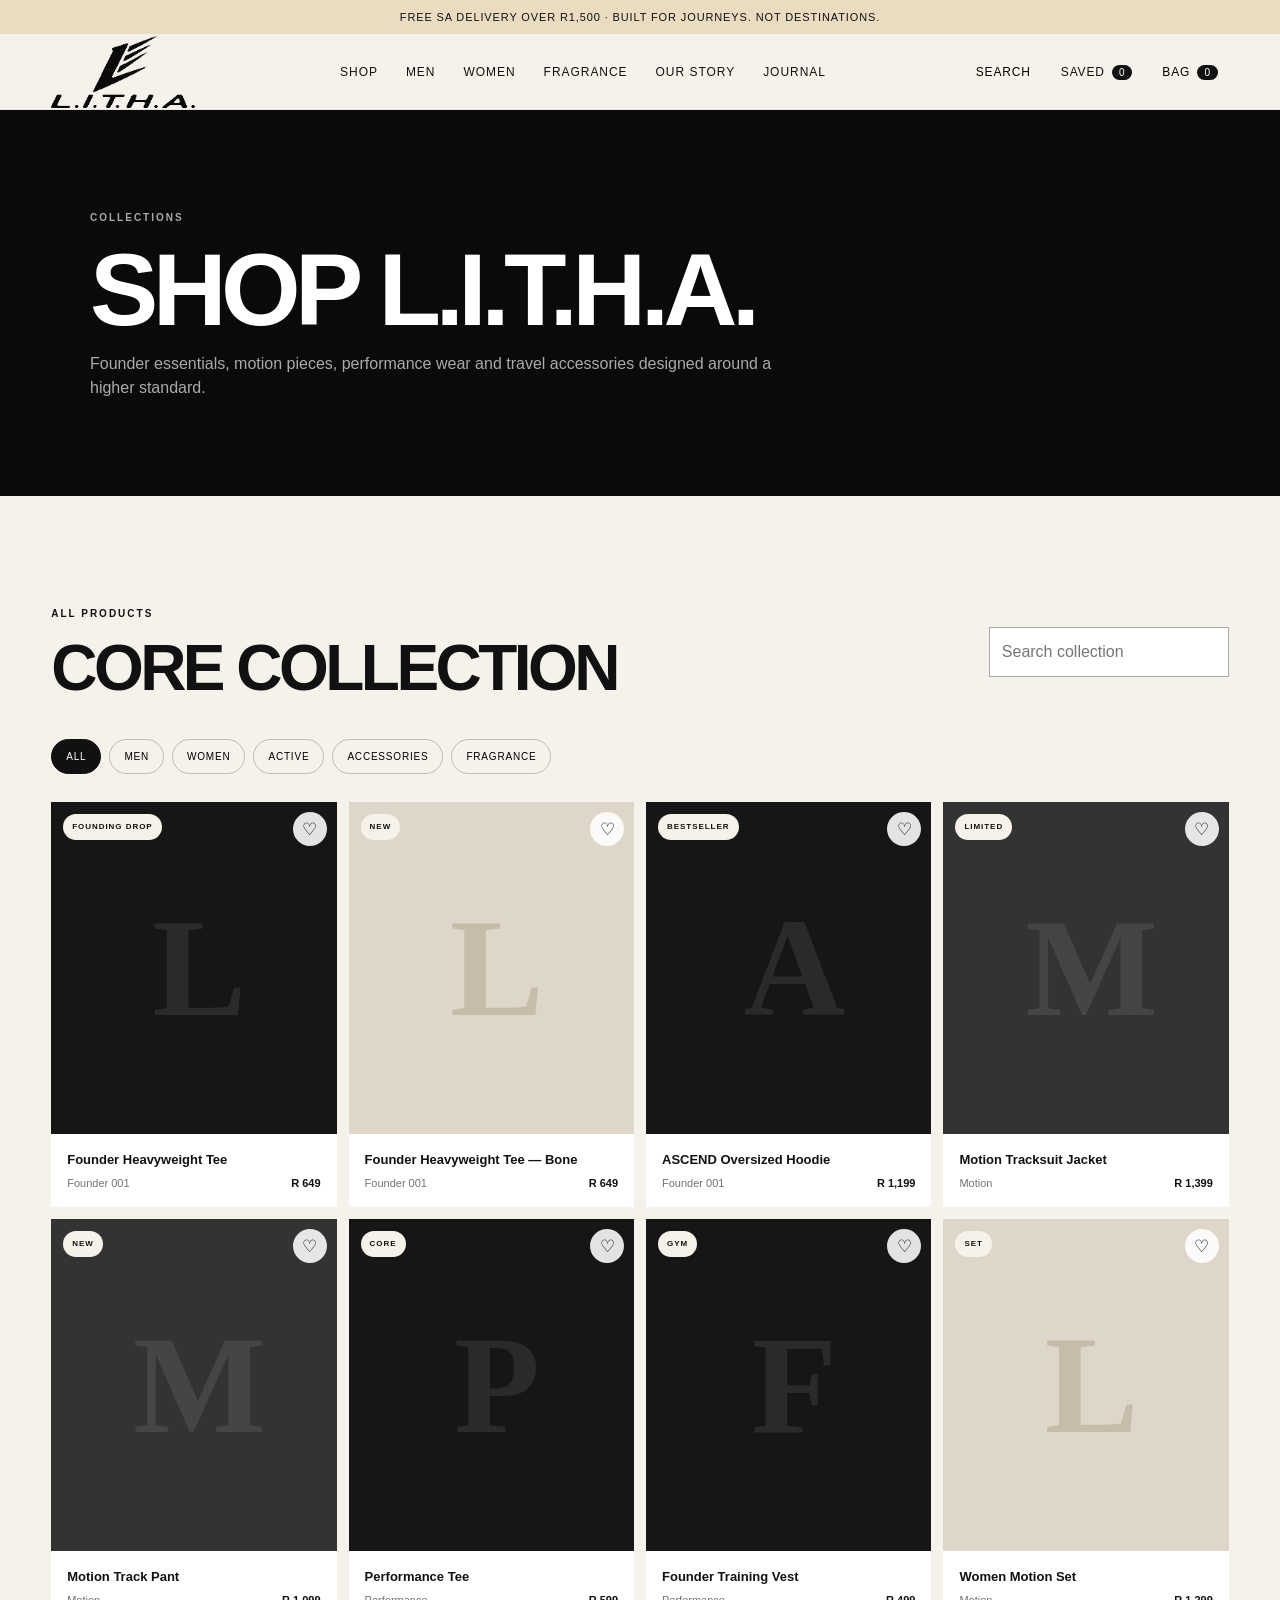
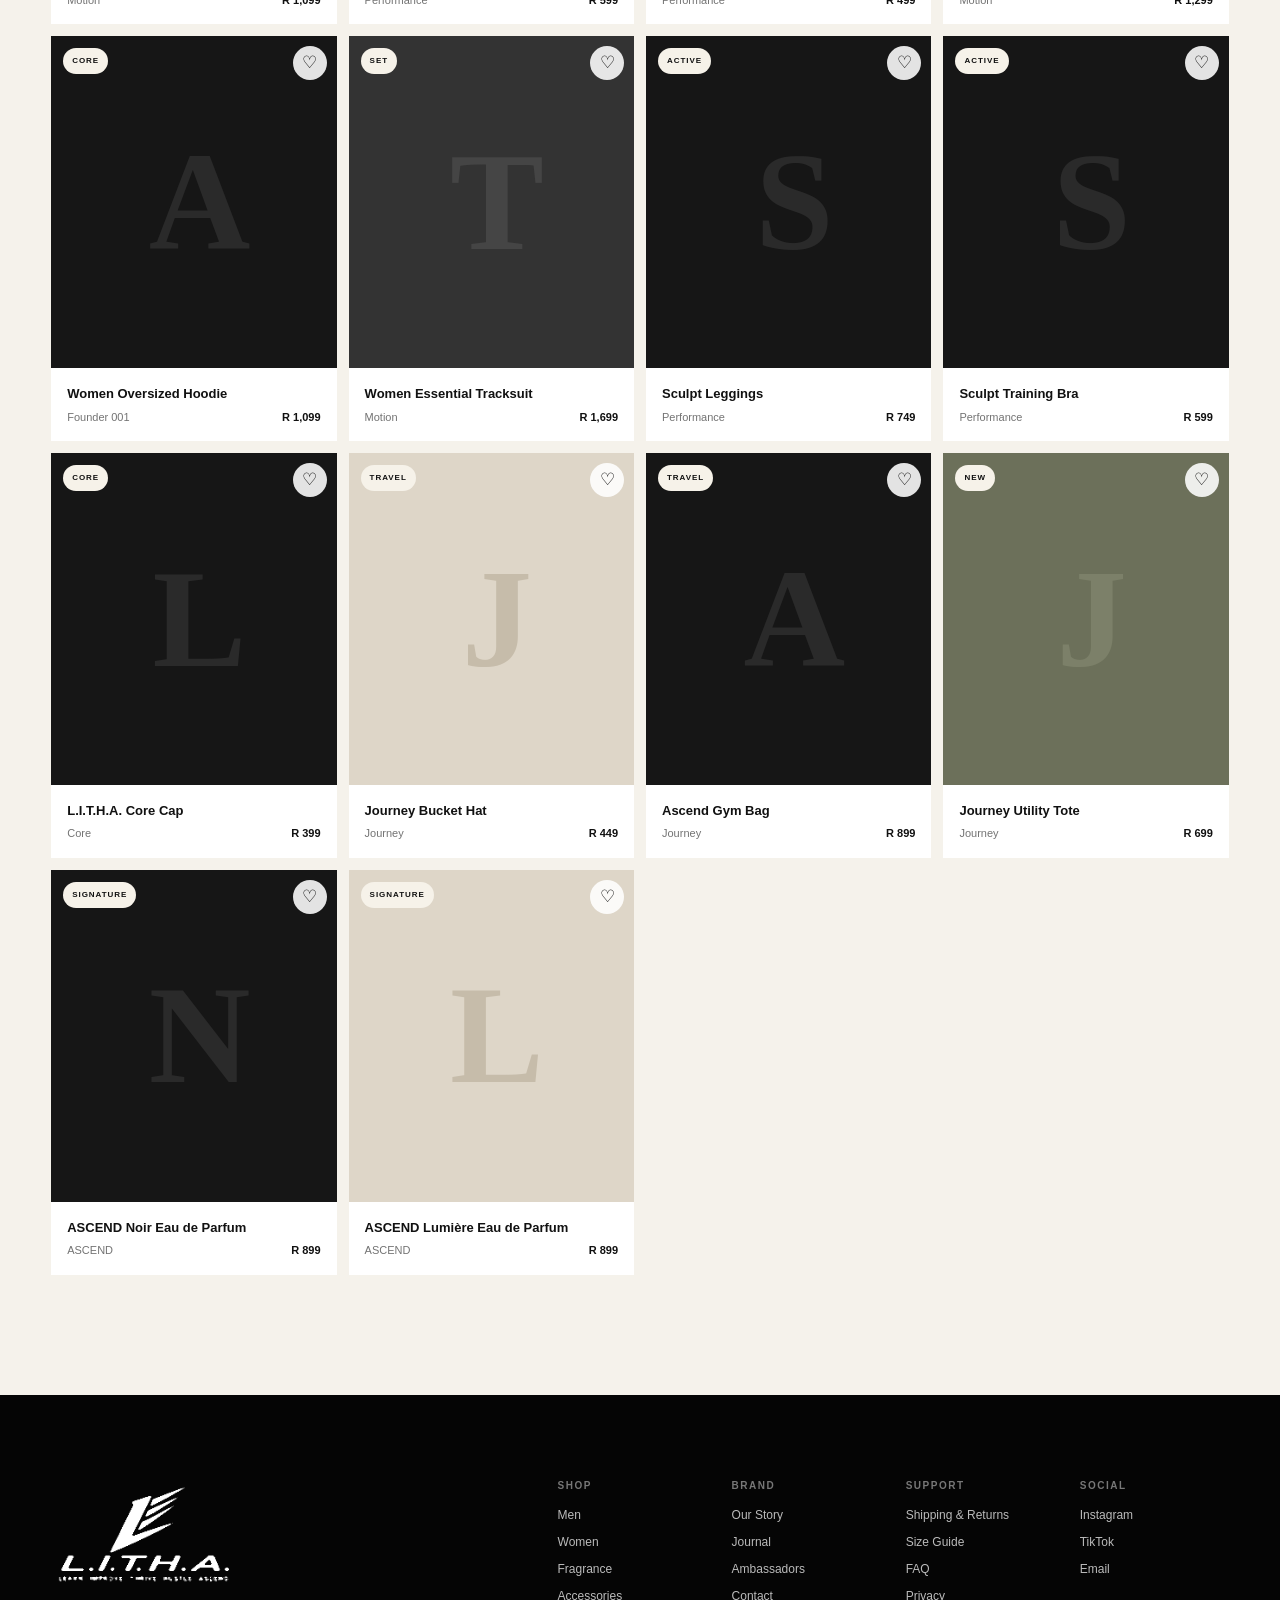
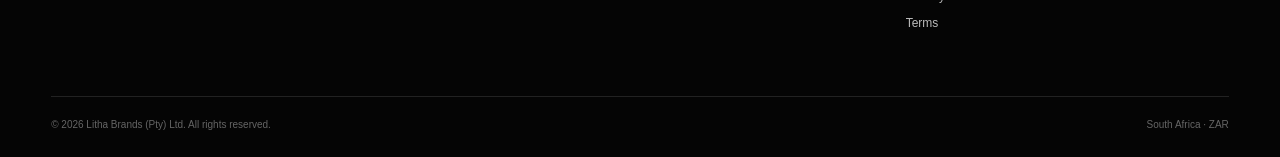
==== shop.html @ 4dd26694 "Add files via upload" ====
<!doctype html><html lang="en-ZA"><head><meta charset="utf-8"><meta name="viewport" content="width=device-width,initial-scale=1"><title>Shop — L.I.T.H.A.</title><meta name="description" content="Shop L.I.T.H.A. premium menswear, womenswear, activewear, accessories and fragrance."><meta name="theme-color" content="#070707"><meta name="robots" content="index,follow"><meta property="og:type" content="website"><meta property="og:title" content="Shop — L.I.T.H.A."><meta property="og:description" content="Shop L.I.T.H.A. premium menswear, womenswear, activewear, accessories and fragrance."><meta property="og:image" content="social-card.png"><meta name="twitter:card" content="summary_large_image"><link rel="icon" href="favicon.png" type="image/png"><link rel="manifest" href="site.webmanifest"><link rel="stylesheet" href="styles.css"><script src="config.js"></script></head><body><a class="skip" href="#main">Skip to content</a><div class="announcement">FREE SA DELIVERY OVER R1,500 · BUILT FOR JOURNEYS. NOT DESTINATIONS.</div><header class="site-header"><a class="brand" href="index.html" aria-label="L.I.T.H.A. home"><img class="brand-logo" src="logo-header-black.png" alt="L.I.T.H.A."></a><nav class="desktop-nav"><a href="shop.html">Shop</a><a href="shop.html?category=men">Men</a><a href="shop.html?category=women">Women</a><a href="fragrance.html">Fragrance</a><a href="about.html">Our Story</a><a href="journal.html">Journal</a></nav><div class="header-actions"><button class="icon-btn" id="searchBtn" aria-label="Search">Search</button><a class="icon-btn" href="wishlist.html" aria-label="Wishlist">Saved <span class="count-pill" data-wish-count>0</span></a><button class="icon-btn" id="cartBtn">Bag <span class="count-pill" data-cart-count>0</span></button><button class="menu-btn" id="menuBtn">Menu</button></div></header><nav class="mobile-menu" id="mobileMenu" aria-label="Mobile navigation"><button class="mobile-close" data-close>Close</button><a href="shop.html">Shop all</a><a href="shop.html?category=men">Men</a><a href="shop.html?category=women">Women</a><a href="fragrance.html">Fragrance</a><a href="about.html">Our Story</a><a href="ambassadors.html">Ambassadors</a><a href="journal.html">Journal</a><a href="contact.html">Contact</a></nav><main id="main"><section class="page-hero"><div class="inner"><p class="eyebrow">COLLECTIONS</p><h1>Shop L.I.T.H.A.</h1><p>Founder essentials, motion pieces, performance wear and travel accessories designed around a higher standard.</p></div></section><section class="section shop-section"><div class="section-head shop-head"><div><p class="eyebrow">ALL PRODUCTS</p><h2>Core Collection</h2></div><input id="shopSearch" aria-label="Search collection" placeholder="Search collection" style="padding:12px;border:1px solid #aaa;background:#fff;min-width:240px"></div><div class="filter-row" style="margin-bottom:28px"><button class="filter active" data-filter="all">All</button><button class="filter" data-filter="men">Men</button><button class="filter" data-filter="women">Women</button><button class="filter" data-filter="active">Active</button><button class="filter" data-filter="accessories">Accessories</button><button class="filter" data-filter="fragrance">Fragrance</button></div><div class="product-grid" id="productGrid"></div></section></main><footer><div class="footer-inner"><div class="footer-top"><div class="footer-brand"><img class="footer-logo" src="logo-white.png" alt="L.I.T.H.A. — Learn. Improve. Thrive. Hustle. Ascend."></div><div class="footer-cols"><div><h4>Shop</h4><a href="shop.html?category=men">Men</a><a href="shop.html?category=women">Women</a><a href="fragrance.html">Fragrance</a><a href="shop.html?category=accessories">Accessories</a></div><div><h4>Brand</h4><a href="about.html">Our Story</a><a href="journal.html">Journal</a><a href="ambassadors.html">Ambassadors</a><a href="contact.html">Contact</a></div><div><h4>Support</h4><a href="shipping.html">Shipping & Returns</a><a href="size-guide.html">Size Guide</a><a href="faq.html">FAQ</a><a href="privacy.html">Privacy</a><a href="terms.html">Terms</a></div><div><h4>Social</h4><a href="#" data-social="instagram">Instagram</a><a href="#" data-social="tiktok">TikTok</a><a href="mailto:official.litha@gmail.com">Email</a></div></div></div><div class="footer-bottom"><span>© 2026 Litha Brands (Pty) Ltd. All rights reserved.</span><span>South Africa · ZAR</span></div></div></footer><div class="scrim" id="scrim"></div><aside class="drawer" id="cartDrawer" aria-label="Shopping bag"><div class="drawer-head"><h2>Your Bag</h2><button class="close-btn" data-close>Close</button></div><div class="cart-items" id="cartItems"></div><div class="drawer-foot"><small id="shipMsg"></small><div class="shipping-progress"><span id="shipBar" style="width:0"></span></div><div class="total-row"><span>Subtotal</span><span id="cartSubtotal">R0</span></div><a class="btn btn-dark full" href="checkout.html">Checkout</a><small style="display:block;color:#777;margin-top:10px">Taxes and delivery confirmed at checkout.</small></div></aside><section class="search-overlay" id="searchOverlay"><div class="search-head"><input id="searchInput" aria-label="Search products" placeholder="Search L.I.T.H.A."><button class="close-btn" data-close>Close</button></div><div class="search-results" id="searchResults"></div></section><section class="modal" id="productModal" aria-label="Product quick view"><div class="modal-inner"><div id="modalVisual" class="modal-visual"></div><div class="modal-copy"><button class="close-btn modal-close" data-close>Close</button><p class="eyebrow" id="modalBadge"></p><h2 id="modalName"></h2><p class="price-lg" id="modalPrice"></p><p id="modalDesc"></p><small id="modalCollection"></small><h3>Select size</h3><div class="size-row" id="modalSizes"></div><button class="btn btn-dark full" id="modalAdd">Add to bag</button><p><a href="size-guide.html"><u>View size guide</u></a></p></div></div></section><div id="toast" class="toast" role="status"></div><button id="backTop" class="back-top" aria-label="Back to top">↑</button><script id="productData" type="application/json">[{"id":"founder-tee-black","name":"Founder Heavyweight Tee","price":649,"category":"men","collection":"Founder 001","badge":"FOUNDING DROP","sizes":["S","M","L","XL","2XL"],"tone":"black","symbol":"L","desc":"240gsm heavyweight cotton tee with an oversized silhouette and restrained L.I.T.H.A. identity."},{"id":"founder-tee-cream","name":"Founder Heavyweight Tee \u2014 Bone","price":649,"category":"men","collection":"Founder 001","badge":"NEW","sizes":["S","M","L","XL","2XL"],"tone":"cream","symbol":"L","desc":"The Founder tee in bone: heavyweight cotton, dropped shoulder and quiet statement branding."},{"id":"ascend-hoodie","name":"ASCEND Oversized Hoodie","price":1199,"category":"men","collection":"Founder 001","badge":"BESTSELLER","sizes":["S","M","L","XL","2XL"],"tone":"black","symbol":"A","desc":"Heavy fleece hoodie shaped for travel, training days and after-dark city movement."},{"id":"motion-track","name":"Motion Tracksuit Jacket","price":1399,"category":"men","collection":"Motion","badge":"LIMITED","sizes":["S","M","L","XL","2XL"],"tone":"charcoal","symbol":"M","desc":"Technical zip jacket with clean lines, subtle geometry and a structured athletic fit."},{"id":"motion-pant","name":"Motion Track Pant","price":1099,"category":"men","collection":"Motion","badge":"NEW","sizes":["S","M","L","XL","2XL"],"tone":"charcoal","symbol":"M","desc":"Tapered performance track pant designed to pair with the Motion jacket."},{"id":"performance-tee","name":"Performance Tee","price":599,"category":"active","collection":"Performance","badge":"CORE","sizes":["S","M","L","XL","2XL"],"tone":"black","symbol":"P","desc":"Lightweight training tee with a clean athletic cut and sweat-ready construction."},{"id":"founder-vest","name":"Founder Training Vest","price":499,"category":"active","collection":"Performance","badge":"GYM","sizes":["S","M","L","XL","2XL"],"tone":"black","symbol":"F","desc":"Minimal training vest for high-output sessions and warm-weather movement."},{"id":"women-motion-set","name":"Women Motion Set","price":1299,"category":"women","collection":"Motion","badge":"SET","sizes":["XS","S","M","L","XL"],"tone":"cream","symbol":"L","desc":"Sculpted two-piece active set balancing support, stretch and refined lifestyle styling."},{"id":"women-hoodie","name":"Women Oversized Hoodie","price":1099,"category":"women","collection":"Founder 001","badge":"CORE","sizes":["XS","S","M","L","XL"],"tone":"black","symbol":"A","desc":"Relaxed premium hoodie with an oversized profile and understated ASCEND detail."},{"id":"women-track","name":"Women Essential Tracksuit","price":1699,"category":"women","collection":"Motion","badge":"SET","sizes":["XS","S","M","L","XL"],"tone":"charcoal","symbol":"T","desc":"Full two-piece travel tracksuit designed for comfort without losing structure."},{"id":"women-leggings","name":"Sculpt Leggings","price":749,"category":"women","collection":"Performance","badge":"ACTIVE","sizes":["XS","S","M","L","XL"],"tone":"black","symbol":"S","desc":"High-rise sculpt leggings with flexible compression and a clean matte finish."},{"id":"women-bra","name":"Sculpt Training Bra","price":599,"category":"women","collection":"Performance","badge":"ACTIVE","sizes":["XS","S","M","L","XL"],"tone":"black","symbol":"S","desc":"Supportive training bra designed to pair with Sculpt Leggings."},{"id":"cap-core","name":"L.I.T.H.A. Core Cap","price":399,"category":"accessories","collection":"Core","badge":"CORE","sizes":["One Size"],"tone":"black","symbol":"L","desc":"Six-panel cap with tonal branding and an adjustable rear closure."},{"id":"bucket-hat","name":"Journey Bucket Hat","price":449,"category":"accessories","collection":"Journey","badge":"TRAVEL","sizes":["S/M","L/XL"],"tone":"cream","symbol":"J","desc":"Soft-structure bucket hat inspired by movement, departure halls and long summer days."},{"id":"gym-bag","name":"Ascend Gym Bag","price":899,"category":"accessories","collection":"Journey","badge":"TRAVEL","sizes":["One Size"],"tone":"black","symbol":"A","desc":"Structured carry-all for gym, work and short-haul travel with multiple utility pockets."},{"id":"travel-tote","name":"Journey Utility Tote","price":699,"category":"accessories","collection":"Journey","badge":"NEW","sizes":["One Size"],"tone":"olive","symbol":"J","desc":"Everyday utility tote built for commute, studio, airport and weekend movement."},{"id":"fragrance-noir","name":"ASCEND Noir Eau de Parfum","price":899,"category":"fragrance","collection":"ASCEND","badge":"SIGNATURE","sizes":["100ml"],"tone":"black","symbol":"N","desc":"Warm, smoky and commanding. A deep evening scent built around spice, amber, vanilla and oud."},{"id":"fragrance-lumiere","name":"ASCEND Lumi\u00e8re Eau de Parfum","price":899,"category":"fragrance","collection":"ASCEND","badge":"SIGNATURE","sizes":["100ml"],"tone":"cream","symbol":"L","desc":"Bright, warm and magnetic. A polished companion with luminous sweetness, woods and soft spice."}]</script><script src="app.js" defer></script></body></html>
---- styles.css ----
:root{--black:#070707;--ink:#111;--charcoal:#1b1b1b;--muted:#727272;--line:#dedbd4;--paper:#f5f2eb;--cream:#e8e0d1;--gold:#b58a42;--olive:#626650;--white:#fff;--max:1440px;--radius:22px;--shadow:0 18px 60px rgba(0,0,0,.12)}
*{box-sizing:border-box}html{scroll-behavior:smooth}body{margin:0;background:var(--paper);color:var(--ink);font-family:Inter,Arial,sans-serif;line-height:1.5}body.lock{overflow:hidden}a{color:inherit;text-decoration:none}button,input,select,textarea{font:inherit}button{cursor:pointer}img{max-width:100%}.sr-only{position:absolute;width:1px;height:1px;padding:0;margin:-1px;overflow:hidden;clip:rect(0,0,0,0);white-space:nowrap;border:0}.skip{position:fixed;left:12px;top:-80px;background:#fff;padding:10px 14px;z-index:999}.skip:focus{top:12px}
.announcement{height:34px;background:#000;color:#fff;display:flex;align-items:center;justify-content:center;font-size:11px;letter-spacing:.14em;text-align:center;padding:0 15px}.site-header{height:76px;display:flex;align-items:center;justify-content:space-between;padding:0 4vw;position:sticky;top:0;background:rgba(245,242,235,.92);backdrop-filter:blur(16px);z-index:80;border-bottom:1px solid rgba(0,0,0,.06)}.brand{display:flex;align-items:center;min-width:142px}.brand-logo{display:block;width:142px;height:54px;object-fit:contain;object-position:left center}.desktop-nav{display:flex;gap:28px;font-size:12px;text-transform:uppercase;letter-spacing:.08em}.desktop-nav a{position:relative}.desktop-nav a:after{content:"";position:absolute;left:0;right:100%;bottom:-7px;height:1px;background:#111;transition:.25s}.desktop-nav a:hover:after{right:0}.header-actions{display:flex;gap:8px;align-items:center}.icon-btn,.menu-btn{border:0;background:transparent;padding:9px 11px;text-transform:uppercase;font-size:12px;letter-spacing:.07em}.menu-btn{display:none}.count-pill{background:#111;color:#fff;border-radius:20px;padding:2px 7px;margin-left:3px;font-size:10px}
.hero{min-height:calc(100vh - 110px);background:#080808;color:#fff;display:grid;grid-template-columns:1.05fr .95fr;position:relative;overflow:hidden}.hero-copy{padding:10vw 5vw 7vw;z-index:2}.eyebrow{font-size:10px;font-weight:700;letter-spacing:.2em;text-transform:uppercase;margin:0 0 18px}.hero h1,.section h2,.split h2,.manifesto h2,.page-hero h1,.checkout-page h1{font-family:Montserrat,sans-serif;text-transform:uppercase;letter-spacing:-.055em;line-height:.91}.hero h1{font-size:clamp(58px,8.2vw,132px);margin:0 0 28px}.hero-sub{max-width:620px;color:#b9b9b9;font-size:17px}.hero-actions{display:flex;gap:12px;flex-wrap:wrap;margin-top:34px}.btn{border:1px solid currentColor;min-height:48px;padding:0 20px;display:inline-flex;align-items:center;justify-content:center;text-transform:uppercase;letter-spacing:.08em;font-size:11px;font-weight:700;border-radius:999px;transition:.2s}.btn:hover{transform:translateY(-2px)}.btn-primary{background:#fff;color:#000;border-color:#fff}.btn-dark{background:#000;color:#fff;border-color:#000}.btn-ghost{background:transparent;color:inherit}.btn-gold{background:var(--gold);border-color:var(--gold);color:#fff}.full{width:100%}.hero-object{display:grid;place-items:center;position:relative;min-height:520px}.hero-emblem{width:min(58%,430px);max-height:430px;object-fit:contain;opacity:.14;filter:drop-shadow(0 0 1px #555)}.hero-brand-lockup{display:block;width:min(310px,70vw);max-height:180px;object-fit:contain;object-position:left center;margin:0 0 28px}.orbit{position:absolute;border:1px solid #323232;border-radius:50%}.orbit-1{width:60%;aspect-ratio:1;animation:spin 18s linear infinite}.orbit-2{width:42%;aspect-ratio:1;animation:spin 12s linear infinite reverse}.orbit:after{content:"";width:7px;height:7px;background:var(--gold);border-radius:50%;position:absolute;top:8%;left:22%}.hero-caption{position:absolute;bottom:6%;right:8%;font-size:10px;letter-spacing:.16em;color:#777}@keyframes spin{to{transform:rotate(360deg)}}
.ticker{display:flex;gap:4vw;overflow:hidden;white-space:nowrap;padding:15px 4vw;border-bottom:1px solid var(--line);font:700 10px/1 Montserrat;letter-spacing:.18em}.section{max-width:var(--max);margin:auto;padding:110px 4vw}.section-head{display:flex;justify-content:space-between;align-items:end;gap:40px;margin-bottom:42px}.section h2,.split h2,.manifesto h2{font-size:clamp(42px,5vw,78px);margin:0}.section-intro{max-width:490px;color:#666}.feature-grid{display:grid;grid-template-columns:repeat(3,1fr);gap:14px}.feature-card{min-height:540px;padding:28px;display:flex;flex-direction:column;position:relative;overflow:hidden}.feature-card h3{font:700 28px/1.1 Montserrat;margin:auto 0 8px}.feature-card p{max-width:340px}.feature-card a{font-size:12px;text-transform:uppercase;letter-spacing:.08em;font-weight:700}.feature-dark{background:#0b0b0b;color:#fff}.feature-light{background:#ded8cb}.feature-gold{background:#b99357;color:#130f08}.feature-label{font-size:10px;letter-spacing:.14em}.feature-art{position:absolute;inset:70px 0 auto;text-align:center}.big-l{font:900 240px/1 Montserrat;color:#171717}.rings:before,.rings:after{content:"";position:absolute;left:50%;top:80px;transform:translate(-50%,-50%);border:1px solid rgba(0,0,0,.35);border-radius:50%;width:220px;height:220px}.rings:after{width:150px;height:150px}.bottle-art{position:absolute;top:85px;left:50%;transform:translateX(-50%);width:130px;height:270px;background:#17130e;border-radius:10px 10px 20px 20px;color:#d8c29c;display:grid;place-items:center;text-align:center;box-shadow:0 35px 80px rgba(0,0,0,.25)}
.lookbook{background:#111;color:#fff;padding:110px 4vw}.lookbook-inner{max-width:var(--max);margin:auto}.lookbook-grid{display:grid;grid-template-columns:1.1fr .9fr .9fr;gap:12px}.lookbook-card{min-height:480px;background:#1a1a1a;padding:26px;display:flex;flex-direction:column;justify-content:space-between;overflow:hidden}.lookbook-card:nth-child(2){background:#262626}.lookbook-card:nth-child(3){background:#e1dacd;color:#111}.lookbook-code{font-size:10px;letter-spacing:.16em}.lookbook-word{font:900 clamp(70px,9vw,150px)/.8 Montserrat;letter-spacing:-.08em;color:#262626;text-shadow:0 0 1px #666}.lookbook-card:nth-child(3) .lookbook-word{color:#cbc1af}.line-art{height:220px;position:relative}.line-art:before,.line-art:after{content:"";position:absolute;inset:30px 15%;border:1px solid #4b4b4b;transform:skew(-20deg)}.line-art:after{inset:60px 25%;transform:skew(20deg)}
.shop-section{padding-bottom:120px}.shop-head{align-items:center}.filter-row{display:flex;gap:8px;flex-wrap:wrap}.filter{border:1px solid #bbb;background:transparent;border-radius:999px;padding:9px 14px;text-transform:uppercase;font-size:10px;letter-spacing:.08em}.filter.active,.filter:hover{background:#111;color:#fff;border-color:#111}.product-grid{display:grid;grid-template-columns:repeat(4,1fr);gap:12px}.product-card{background:#fff;position:relative;min-width:0}.product-visual{aspect-ratio:.86;background:#ddd;display:grid;place-items:center;position:relative;overflow:hidden}.product-visual.black{background:#161616;color:#2a2a2a}.product-visual.cream{background:#ded6c8;color:#c6bcaa}.product-visual.charcoal{background:#333;color:#454545}.product-visual.olive{background:#6c705a;color:#7c8069}.product-symbol{font:900 11vw/1 Montserrat;letter-spacing:-.08em}.product-badge{position:absolute;left:12px;top:12px;background:#f6f2e9;color:#111;border-radius:20px;font-size:8px;letter-spacing:.12em;padding:7px 9px;font-weight:800}.wish{position:absolute;right:10px;top:10px;width:34px;height:34px;border-radius:50%;border:0;background:rgba(255,255,255,.88);font-size:17px}.wish.saved{background:#111;color:#fff}.quick{position:absolute;left:12px;right:12px;bottom:12px;background:#fff;border:0;padding:12px;text-transform:uppercase;font-size:10px;letter-spacing:.08em;opacity:0;transform:translateY(8px);transition:.2s}.product-card:hover .quick{opacity:1;transform:none}.product-info{padding:16px}.product-info h3{font-size:13px;margin:0 0 5px}.product-info .meta{display:flex;justify-content:space-between;gap:8px;color:#737373;font-size:11px}.product-info .price{color:#111;font-weight:700}
.split{display:grid;grid-template-columns:1.05fr .95fr;min-height:760px;background:#090909;color:#fff}.fragrance-visual{display:grid;place-items:center;background:radial-gradient(circle at 50% 45%,#4c3c27 0,#16120c 35%,#070707 68%)}.fragrance-stage{display:flex;align-items:end;gap:28px}.bottle{width:175px;height:360px;border-radius:10px 10px 24px 24px;display:grid;place-items:center;text-align:center;font:800 17px Montserrat;letter-spacing:.1em;box-shadow:0 55px 100px rgba(0,0,0,.55);position:relative}.bottle:before{content:"";position:absolute;top:-55px;width:82px;height:60px;border-radius:8px 8px 2px 2px}.bottle.black{background:#0b0b0b;border:1px solid #353535;color:#b89a68}.bottle.black:before{background:#161616}.bottle.cream{height:320px;background:#e7ddcb;color:#5b4a32}.bottle.cream:before{background:#cfc1a9}.fragrance-copy{padding:10vw 7vw;display:flex;flex-direction:column;justify-content:center}.fragrance-copy p{max-width:570px;color:#aaa}.notes{display:flex;gap:8px;flex-wrap:wrap;margin:25px 0}.notes span{border:1px solid #333;padding:8px 12px;border-radius:999px;font-size:10px;text-transform:uppercase;letter-spacing:.08em}
.manifesto{padding:120px 4vw;max-width:var(--max);margin:auto}.manifesto-grid{display:grid;grid-template-columns:repeat(5,1fr);border-top:1px solid #bbb;margin-top:55px}.manifesto-grid>div{padding:35px 18px;border-right:1px solid #bbb}.manifesto-grid>div:first-child{padding-left:0}.manifesto-grid strong{font:800 42px Montserrat}.manifesto-grid h3{font-size:16px}.manifesto-grid p{color:#6f6f6f;font-size:13px}.manifesto-end{font:500 clamp(24px,3vw,46px)/1.25 Montserrat;max-width:1040px;margin:80px 0 0}.community{background:#cdb992;display:grid;grid-template-columns:1fr 1fr;min-height:620px}.community-copy{padding:9vw 6vw;display:flex;flex-direction:column;justify-content:center}.community-copy h2{font:800 clamp(46px,5vw,78px)/.95 Montserrat;text-transform:uppercase;letter-spacing:-.05em}.community-art{background:#151515;color:#282828;display:grid;place-items:center;font:900 clamp(60px,10vw,160px)/.8 Montserrat;text-align:center;letter-spacing:-.06em}
.newsletter{padding:100px 4vw;text-align:center;background:#111;color:#fff}.newsletter h2{font:800 clamp(40px,5vw,70px)/1 Montserrat;text-transform:uppercase;margin:0 0 12px}.newsletter p{color:#aaa}.newsletter-form{max-width:600px;margin:30px auto 0;display:flex;border-bottom:1px solid #666}.newsletter-form input{flex:1;background:transparent;border:0;color:#fff;padding:18px 5px;outline:0}.newsletter-form button{border-radius:0;border:0}.newsletter-msg{min-height:20px;display:block;margin-top:12px;color:#cbb78d}
footer{background:#050505;color:#fff;padding:70px 4vw 25px}.footer-inner{max-width:var(--max);margin:auto}.footer-top{display:grid;grid-template-columns:1.3fr 2fr;gap:70px}.footer-logo{display:block;width:min(310px,82vw);height:auto;object-fit:contain;object-position:left center}.footer-cols{display:grid;grid-template-columns:repeat(4,1fr);gap:25px}.footer-cols h4{font-size:10px;text-transform:uppercase;letter-spacing:.15em;color:#777}.footer-cols a{display:block;font-size:12px;color:#bbb;margin:9px 0}.footer-cols a:hover{color:#fff}.footer-bottom{border-top:1px solid #222;margin-top:55px;padding-top:20px;display:flex;justify-content:space-between;color:#656565;font-size:10px}
.drawer,.search-overlay,.modal,.mobile-menu{position:fixed;z-index:150;visibility:hidden;opacity:0;transition:.25s}.drawer.open,.search-overlay.open,.modal.open,.mobile-menu.open{visibility:visible;opacity:1}.scrim{position:fixed;inset:0;background:rgba(0,0,0,.45);z-index:140;visibility:hidden;opacity:0;transition:.25s}.scrim.open{visibility:visible;opacity:1}.drawer{top:0;right:0;width:min(480px,100%);height:100%;background:#f7f4ed;transform:translateX(100%);opacity:1;visibility:hidden;display:flex;flex-direction:column}.drawer.open{transform:none;visibility:visible}.drawer-head{display:flex;justify-content:space-between;align-items:center;padding:23px;border-bottom:1px solid var(--line)}.drawer-head h2{font:800 20px Montserrat}.close-btn{border:0;background:transparent;font-size:13px;text-transform:uppercase}.cart-items{flex:1;overflow:auto;padding:12px 20px}.cart-item{display:grid;grid-template-columns:72px 1fr auto;gap:12px;padding:12px 0;border-bottom:1px solid var(--line)}.cart-thumb{width:72px;height:84px;background:#171717;color:#444;display:grid;place-items:center;font:900 38px Montserrat}.cart-item strong{font-size:12px}.cart-item small{display:block;color:#777}.qty{display:flex;align-items:center;gap:10px;margin-top:8px}.qty button{width:25px;height:25px;border:1px solid #bbb;background:transparent;border-radius:50%}.remove{border:0;background:transparent;text-decoration:underline;font-size:10px;padding:8px 0}.drawer-foot{padding:20px;border-top:1px solid var(--line)}.shipping-progress{height:3px;background:#ddd;margin:8px 0 12px}.shipping-progress span{display:block;background:#111;height:100%;transition:.3s}.total-row{display:flex;justify-content:space-between;font-weight:700;margin:15px 0}.search-overlay{inset:0;background:#f6f2ea;padding:10vh 5vw;overflow:auto}.search-head{display:flex;gap:10px;max-width:1000px;margin:auto}.search-head input{flex:1;border:0;border-bottom:2px solid #111;background:transparent;font:600 clamp(30px,5vw,72px) Montserrat;outline:0}.search-results{max-width:1000px;margin:35px auto;display:grid;grid-template-columns:repeat(3,1fr);gap:10px}.search-result{background:#fff;padding:15px}.modal{inset:5vh 6vw;background:#f5f2eb;box-shadow:var(--shadow);overflow:auto}.modal-inner{min-height:85vh;display:grid;grid-template-columns:1fr 1fr}.modal-visual{background:#131313;color:#2a2a2a;display:grid;place-items:center;font:900 30vw/1 Montserrat}.modal-copy{padding:7vw;position:relative}.modal-close{position:absolute;top:20px;right:20px}.modal-copy h2{font:800 clamp(34px,5vw,70px)/.95 Montserrat;text-transform:uppercase;letter-spacing:-.05em}.modal-copy .price-lg{font-size:22px;font-weight:700}.size-row{display:flex;gap:8px;flex-wrap:wrap;margin:20px 0}.size-btn{border:1px solid #aaa;background:transparent;min-width:45px;height:45px}.size-btn.active{background:#111;color:#fff}.mobile-menu{inset:0;background:#090909;color:#fff;padding:80px 7vw}.mobile-menu a{display:block;font:800 clamp(32px,8vw,64px)/1.25 Montserrat;text-transform:uppercase}.mobile-close{position:absolute;right:25px;top:25px;background:transparent;color:#fff;border:0;text-transform:uppercase}
.page-hero{background:#0a0a0a;color:#fff;padding:100px 5vw 80px}.page-hero .inner,.content-page{max-width:1100px;margin:auto}.page-hero h1{font-size:clamp(50px,8vw,110px);margin:0}.page-hero p{max-width:700px;color:#aaa}.content-page{padding:80px 4vw 120px}.content-page h2{font:800 28px Montserrat;text-transform:uppercase;margin-top:55px}.content-page h3{font-size:17px;margin-top:30px}.content-page p,.content-page li{color:#4c4c4c}.content-page table{width:100%;border-collapse:collapse;margin:25px 0}.content-page th,.content-page td{text-align:left;border-bottom:1px solid #ccc;padding:14px}.content-page .notice{background:#ebe5d9;padding:25px;margin:30px 0}.faq-item{border-top:1px solid #bbb}.faq-q{width:100%;background:transparent;border:0;padding:20px 0;text-align:left;font-weight:700;display:flex;justify-content:space-between}.faq-a{display:none;padding:0 0 20px;max-width:800px}.faq-item.open .faq-a{display:block}
.checkout-page{max-width:1300px;margin:auto;padding:70px 4vw 120px;display:grid;grid-template-columns:1.2fr .8fr;gap:7vw}.checkout-page h1{font-size:clamp(48px,6vw,88px);margin:0 0 15px}.checkout-lead{color:#666;max-width:680px}.form-section{border-top:1px solid #bbb;padding-top:25px;margin-top:35px}.form-section h2{font:800 18px Montserrat;text-transform:uppercase}.form-grid{display:grid;gap:12px}.form-grid.two{grid-template-columns:1fr 1fr}.checkout-form label{font-size:11px;text-transform:uppercase;letter-spacing:.06em;display:block;margin:12px 0}.checkout-form input,.checkout-form select,.checkout-form textarea,.contact-form input,.contact-form textarea{width:100%;border:1px solid #bbb;background:#fff;padding:14px;margin-top:7px;border-radius:0}.radio-option{display:flex!important;gap:12px;border:1px solid #bbb;padding:15px}.radio-option input{width:auto;margin:4px 0}.radio-option span strong,.radio-option span small{display:block}.order-panel{background:#111;color:#fff;padding:35px;height:max-content;position:sticky;top:110px}.checkout-item{display:grid;grid-template-columns:58px 1fr auto;gap:10px;align-items:center;padding:12px 0;border-bottom:1px solid #333}.checkout-thumb{width:58px;height:68px;background:#202020;color:#444;display:grid;place-items:center;font:900 30px Montserrat}.checkout-item strong{font-size:11px}.checkout-item small{display:block;color:#777}.order-totals>div{display:flex;justify-content:space-between;margin:13px 0;font-size:12px}.order-total{border-top:1px solid #444;padding-top:14px;font-size:15px!important}.order-success{position:fixed;inset:0;z-index:300;background:rgba(0,0,0,.85);display:grid;place-items:center;visibility:hidden;opacity:0}.order-success.open{visibility:visible;opacity:1}.order-success-card{background:#f4f0e8;padding:50px;max-width:650px}.success-actions{display:flex;gap:10px;flex-wrap:wrap}.checkout-back{font-size:11px;text-transform:uppercase}
.contact-grid{display:grid;grid-template-columns:1fr 1fr;gap:50px}.contact-card{background:#fff;padding:30px}.contact-card h3{font:800 22px Montserrat;text-transform:uppercase}.journal-grid{display:grid;grid-template-columns:repeat(3,1fr);gap:14px}.journal-card{background:#fff}.journal-image{aspect-ratio:1.2;background:#171717;color:#292929;display:grid;place-items:center;font:900 80px Montserrat}.journal-card div:last-child{padding:20px}.journal-card h3{font:800 22px/1.1 Montserrat;text-transform:uppercase}.toast{position:fixed;left:50%;bottom:25px;transform:translate(-50%,20px);background:#111;color:#fff;padding:12px 18px;z-index:500;font-size:11px;opacity:0;visibility:hidden;transition:.2s}.toast.show{opacity:1;visibility:visible;transform:translate(-50%,0)}.back-top{position:fixed;right:20px;bottom:20px;z-index:60;width:42px;height:42px;border-radius:50%;border:0;background:#111;color:#fff;opacity:0;visibility:hidden}.back-top.show{opacity:1;visibility:visible}
@media(max-width:1000px){.desktop-nav{display:none}.menu-btn{display:block}.hero,.split,.community,.checkout-page,.contact-grid{grid-template-columns:1fr}.hero-copy{padding:15vw 6vw 4vw}.hero-object{min-height:420px}.feature-grid{grid-template-columns:1fr}.feature-card{min-height:450px}.lookbook-grid{grid-template-columns:1fr}.product-grid{grid-template-columns:repeat(2,1fr)}.manifesto-grid{grid-template-columns:1fr}.manifesto-grid>div{border-right:0;border-bottom:1px solid #bbb;padding-left:0}.footer-top{grid-template-columns:1fr}.checkout-page{padding-top:45px}.order-panel{position:static}.modal-inner{grid-template-columns:1fr}.modal-visual{min-height:340px}.community-art{min-height:420px}}
@media(max-width:620px){.announcement{font-size:9px}.site-header{height:64px;padding:0 18px}.brand{min-width:104px}.brand-logo{width:104px;height:44px}.hero{min-height:auto}.hero-copy{padding:90px 22px 45px}.hero-object{min-height:340px}.hero h1{font-size:56px}.section,.manifesto{padding:75px 20px}.section-head{display:block}.section-intro{margin-top:15px}.product-grid{grid-template-columns:1fr 1fr;gap:6px}.product-info{padding:11px}.product-symbol{font-size:25vw}.quick{opacity:1;position:static;margin:0 10px 10px;width:calc(100% - 20px);font-size:9px}.feature-card{min-height:430px}.lookbook{padding:75px 20px}.split{min-height:auto}.fragrance-visual{min-height:560px}.bottle{width:125px;height:280px}.bottle.cream{height:245px}.fragrance-copy{padding:75px 24px}.community-copy{padding:75px 24px}.footer-cols{grid-template-columns:1fr 1fr}.footer-bottom{display:block}.search-results{grid-template-columns:1fr}.modal{inset:0}.modal-copy{padding:55px 22px}.form-grid.two{grid-template-columns:1fr}.order-success-card{margin:18px;padding:30px}.journal-grid{grid-template-columns:1fr}.contact-grid{gap:15px}}
/* L.I.T.H.A. 2.0 premium homepage */
.announcement{background:#e9dcc0;color:#111;display:flex;justify-content:center;gap:18px;letter-spacing:.08em}.ann-sep{opacity:.45}.premium-header{background:#050505;border-bottom:1px solid #1b1b1b}.premium-header .brand{min-width:185px}.brand-logo{width:150px;height:72px;object-fit:contain;object-position:left center}.premium-header .desktop-nav{gap:27px}.premium-header .desktop-nav a{font-size:10px;letter-spacing:.11em;color:#d8d8d8;text-transform:uppercase}.premium-header .desktop-nav a.active,.premium-header .desktop-nav a:hover{color:#d5b670}.premium-header .icon-btn{color:#fff}.compact{font-size:20px}.visual-hero{position:relative;min-height:600px;background:#070707;color:#fff;overflow:hidden}.visual-hero-image{position:absolute;inset:0;width:100%;height:100%;object-fit:cover;object-position:center}.visual-hero-shade{position:absolute;inset:0;background:linear-gradient(90deg,rgba(0,0,0,.93) 0%,rgba(0,0,0,.74) 31%,rgba(0,0,0,.10) 62%,rgba(0,0,0,.08) 100%)}.visual-hero-copy{position:relative;z-index:2;padding:9vw 6.2vw 6vw;max-width:710px}.visual-hero h1{font:800 clamp(44px,5.4vw,82px)/1.03 Montserrat,sans-serif;letter-spacing:-.045em;margin:17px 0;text-transform:uppercase}.visual-hero-copy>p:not(.eyebrow){max-width:550px;font-size:17px;color:#d2d2d2}.gold{color:#d2b06c!important}.btn-ghost.light{color:#fff;border-color:#ddd}.hero-proof{display:flex;align-items:center;gap:28px;margin-top:34px;font-size:10px;letter-spacing:.08em}.hero-proof strong{color:#d8b66e;letter-spacing:.15em}.trust-strip{display:grid;grid-template-columns:repeat(5,1fr);background:#101010;color:#fff;border-top:1px solid #252525;border-bottom:1px solid #252525}.trust-strip>div{display:flex;align-items:center;gap:14px;padding:22px 25px;border-right:1px solid #333}.trust-strip b{font-size:25px;color:#d3b36f}.trust-strip strong,.trust-strip small{display:block}.trust-strip strong{font-size:11px;text-transform:uppercase;letter-spacing:.04em}.trust-strip small{font-size:10px;color:#aaa;margin-top:4px}.collection-tiles{background:#080808;display:grid;grid-template-columns:repeat(5,1fr);gap:8px;padding:8px 2.6vw 18px}.collection-tile{position:relative;min-height:260px;overflow:hidden;color:#fff}.collection-tile:after{content:"";position:absolute;inset:0;background:linear-gradient(0deg,rgba(0,0,0,.78),rgba(0,0,0,.08) 70%)}.collection-tile img{width:100%;height:100%;object-fit:cover;position:absolute;transition:transform .5s}.collection-tile:hover img{transform:scale(1.04)}.collection-tile span{position:absolute;z-index:2;left:22px;bottom:22px}.collection-tile strong,.collection-tile small{display:block}.collection-tile strong{font:800 22px Montserrat}.collection-tile small{letter-spacing:.14em}.collection-tile em{display:inline-block;font-style:normal;border:1px solid #fff;padding:9px 14px;margin-top:14px;font-size:9px;letter-spacing:.08em}.brand-bestsellers{background:#0b0b0b;color:#fff;display:grid;grid-template-columns:1fr 1.35fr;gap:0}.discipline-panel{min-height:410px;position:relative;overflow:hidden}.discipline-panel img{position:absolute;inset:0;width:100%;height:100%;object-fit:cover;opacity:.44}.discipline-panel:after{content:"";position:absolute;inset:0;background:linear-gradient(90deg,#090909 0%,rgba(9,9,9,.75) 52%,rgba(9,9,9,.15))}.discipline-copy{position:relative;z-index:2;padding:58px;max-width:530px}.discipline-copy h2,.bestsellers-panel h2{font:800 28px Montserrat;text-transform:uppercase}.discipline-copy p{color:#bbb;line-height:1.7}.bestsellers-panel{padding:34px 28px 40px;background:#111}.compact-head{margin-bottom:16px}.compact-head a{font-size:9px;letter-spacing:.12em;color:#fff}.compact-products{grid-template-columns:repeat(5,1fr);gap:7px}.compact-products .product-card{background:#f4f2ed;color:#111}.compact-products .product-visual{min-height:180px}.compact-products .product-info h3{font-size:10px}.compact-products .meta{font-size:9px}.standard-section{padding:34px 4vw 46px;background:#0b0b0b;color:#fff;border-top:1px solid #242424}.standard-grid{display:grid;grid-template-columns:repeat(5,1fr);max-width:1100px}.standard-grid>div{text-align:center;padding:12px 20px;border-right:1px solid #262626}.standard-grid b{display:block;font:800 34px Montserrat;color:#d1af69}.standard-grid strong,.standard-grid small{display:block}.standard-grid strong{font-size:11px;margin-top:7px}.standard-grid small{font-size:10px;color:#999;margin-top:5px}.editorial-fragrance{display:grid;grid-template-columns:1fr 1fr;background:#14110d;color:#fff;min-height:540px}.editorial-fragrance .fragrance-copy{padding:8vw}.editorial-fragrance h2{font:800 clamp(44px,6vw,78px)/.95 Montserrat;margin:10px 0 22px}.fragrance-art{display:grid;place-items:center;background:radial-gradient(circle at center,#3a2a14,#0d0b08 65%)}.fragrance-art .bottle{position:relative;transform:none}.footer-brand small{display:block;margin-top:10px;color:#777}.footer-logo{max-width:210px}
@media(max-width:1100px){.premium-header .desktop-nav{display:none}.collection-tiles{grid-template-columns:repeat(2,1fr)}.collection-tile:last-child{grid-column:1/-1}.brand-bestsellers{grid-template-columns:1fr}.compact-products{grid-template-columns:repeat(3,1fr)}.trust-strip{grid-template-columns:repeat(2,1fr)}.trust-strip>div:last-child{grid-column:1/-1}.editorial-fragrance{grid-template-columns:1fr}}
@media(max-width:650px){.announcement{gap:7px;font-size:8px;white-space:nowrap;overflow:hidden}.ann-sep{display:none}.premium-header .brand{min-width:120px}.brand-logo{width:105px;height:52px}.visual-hero{min-height:610px}.visual-hero-image{object-position:64% center}.visual-hero-shade{background:linear-gradient(90deg,rgba(0,0,0,.94) 0%,rgba(0,0,0,.72) 64%,rgba(0,0,0,.22))}.visual-hero-copy{padding:125px 22px 50px;max-width:92%}.visual-hero h1{font-size:46px}.visual-hero-copy>p:not(.eyebrow){font-size:14px}.hero-proof{display:block}.hero-proof strong{display:block;margin-top:12px}.trust-strip{grid-template-columns:1fr 1fr}.trust-strip>div{padding:16px 13px}.collection-tiles{grid-template-columns:1fr 1fr;padding:6px}.collection-tile{min-height:220px}.collection-tile:last-child{grid-column:1/-1}.collection-tile strong{font-size:18px}.brand-bestsellers{display:block}.discipline-copy{padding:48px 22px}.bestsellers-panel{padding:30px 12px}.compact-products{grid-template-columns:1fr 1fr}.compact-products .product-visual{min-height:165px}.standard-grid{grid-template-columns:1fr 1fr}.standard-grid>div:last-child{grid-column:1/-1}.editorial-fragrance .fragrance-copy{padding:75px 24px}.fragrance-art{min-height:440px}}
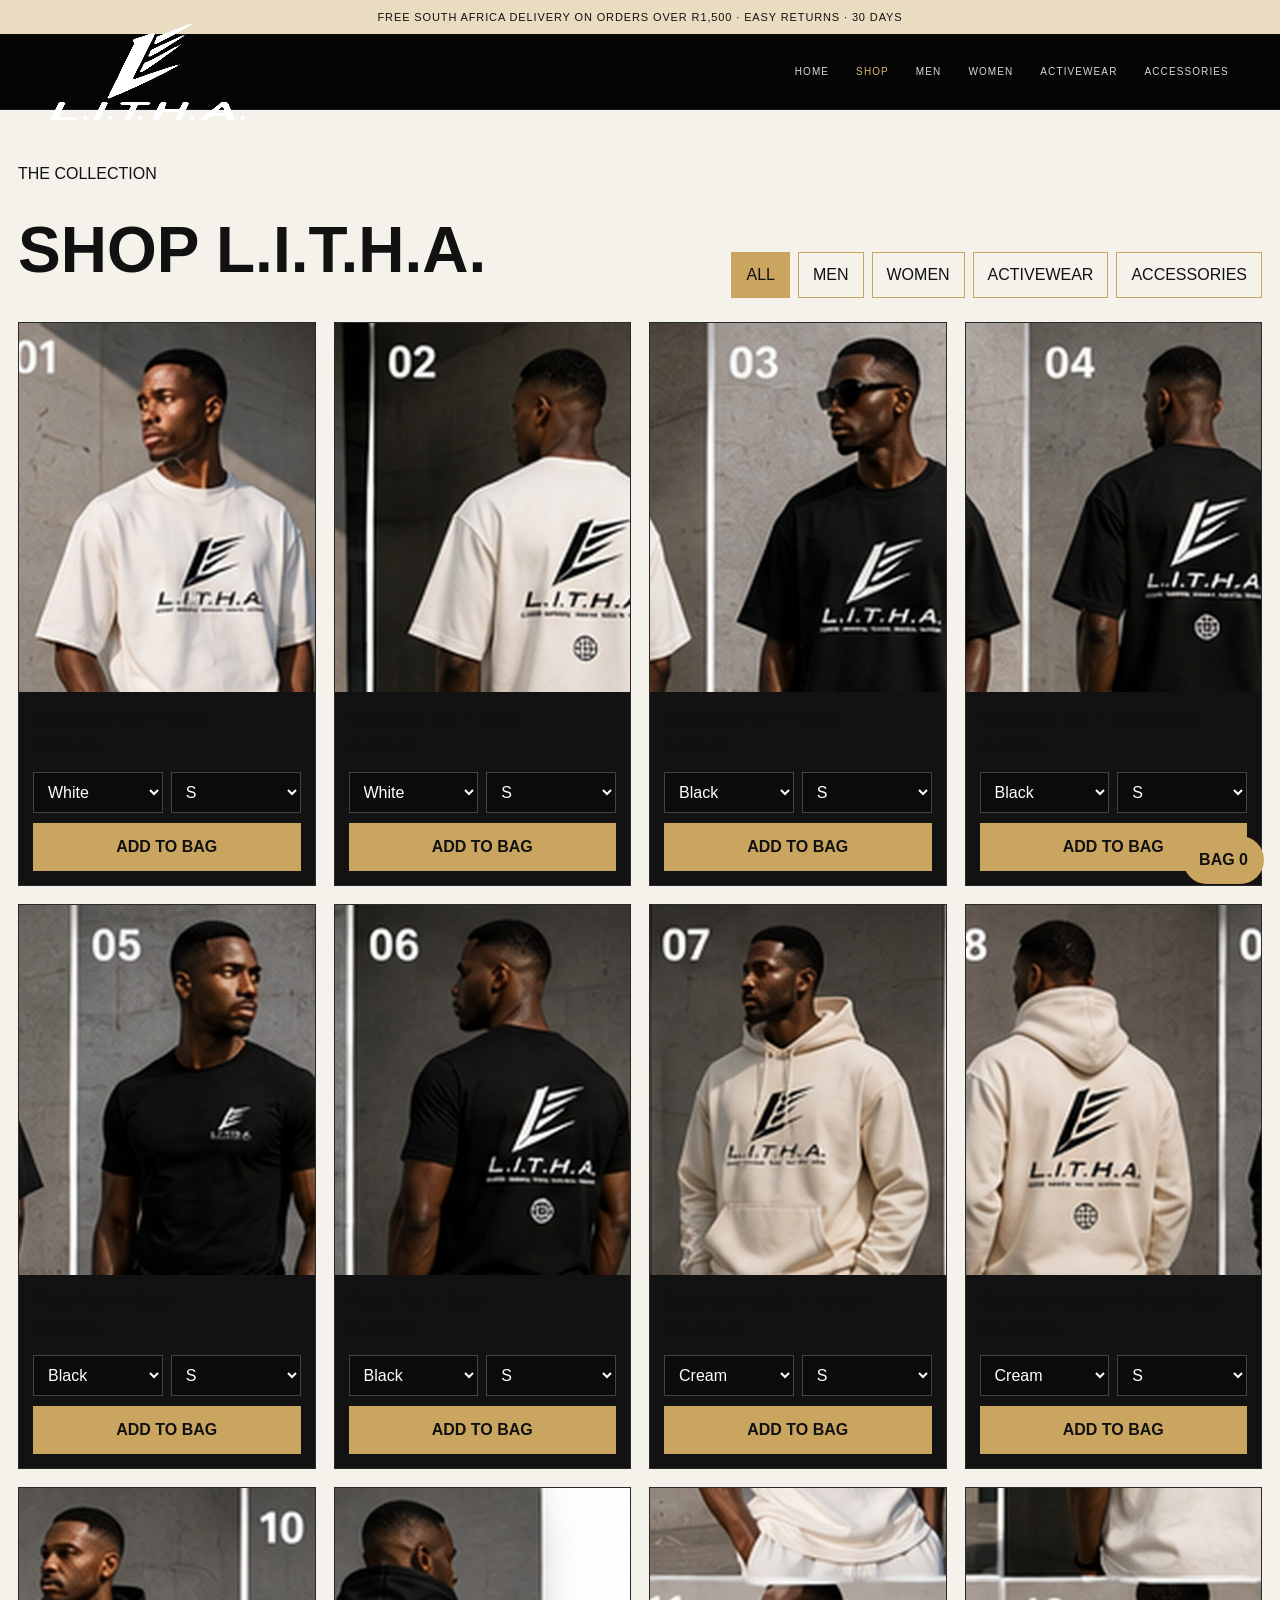
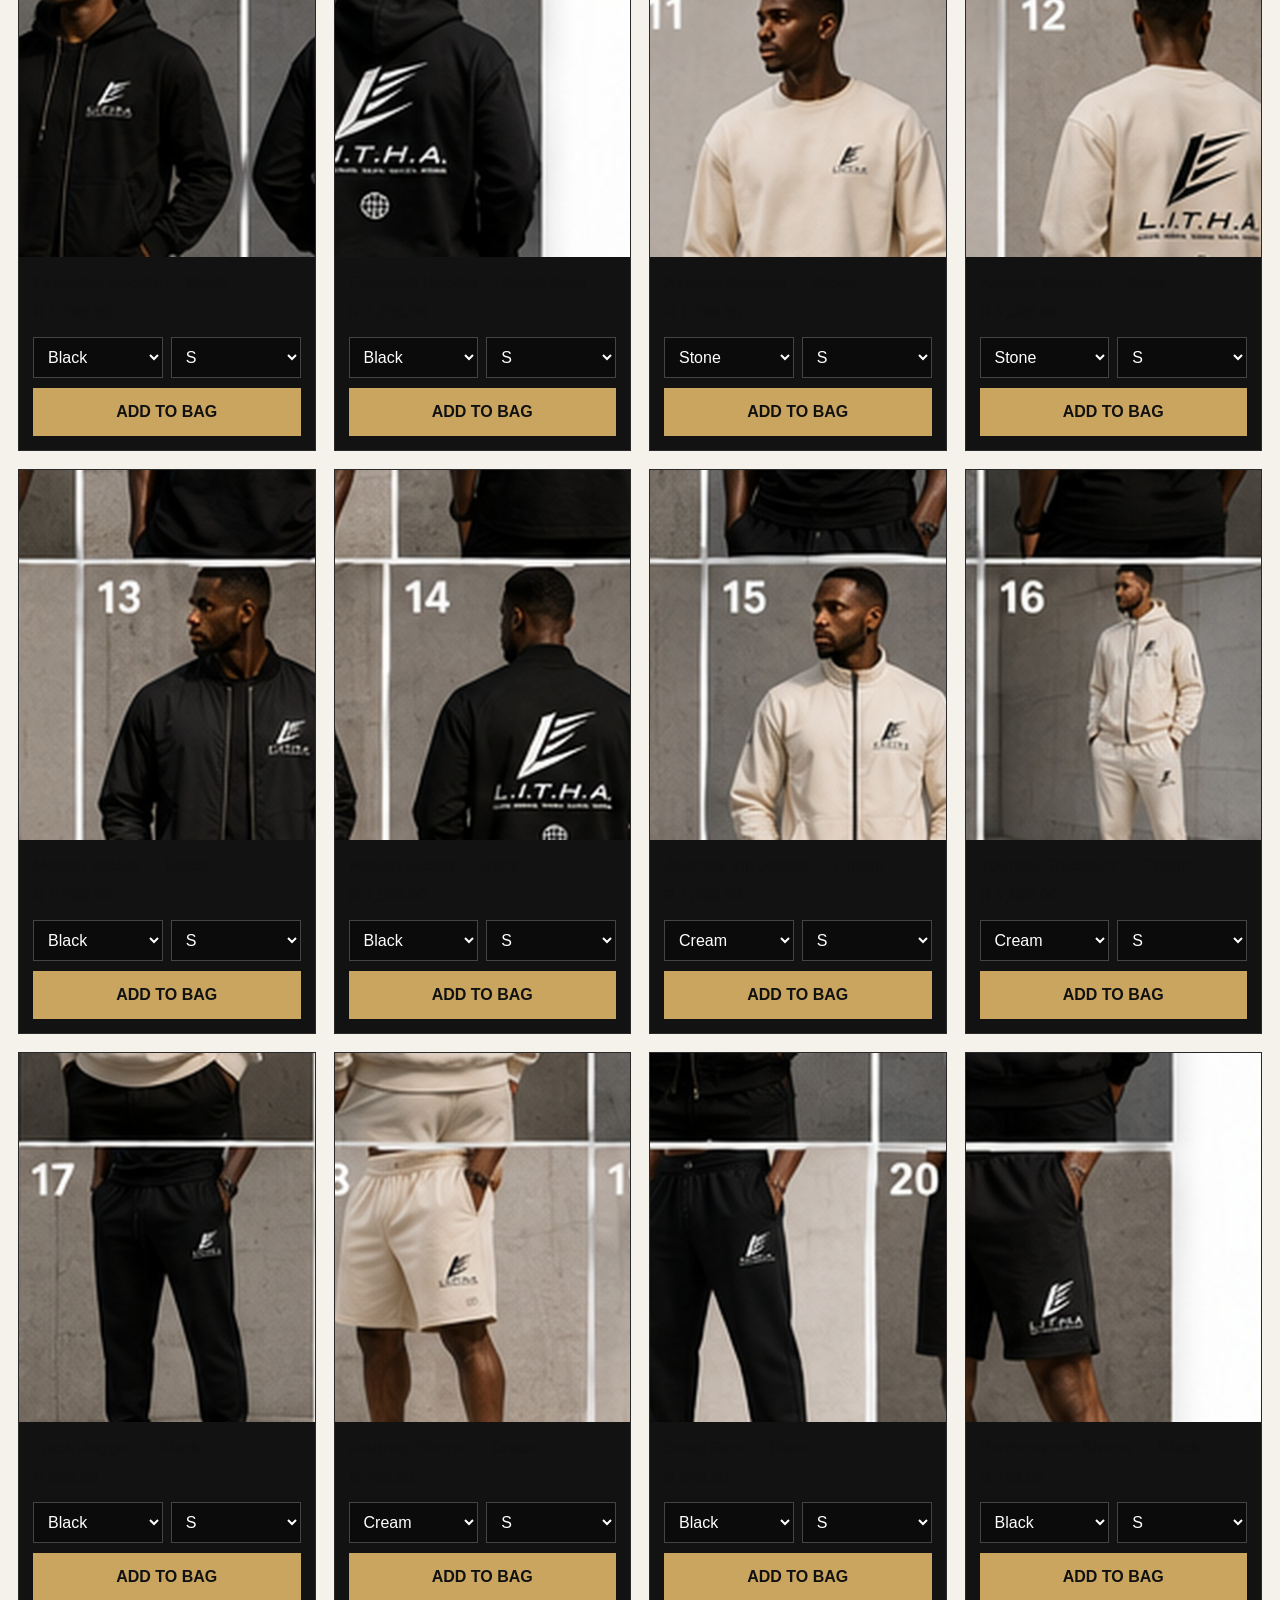
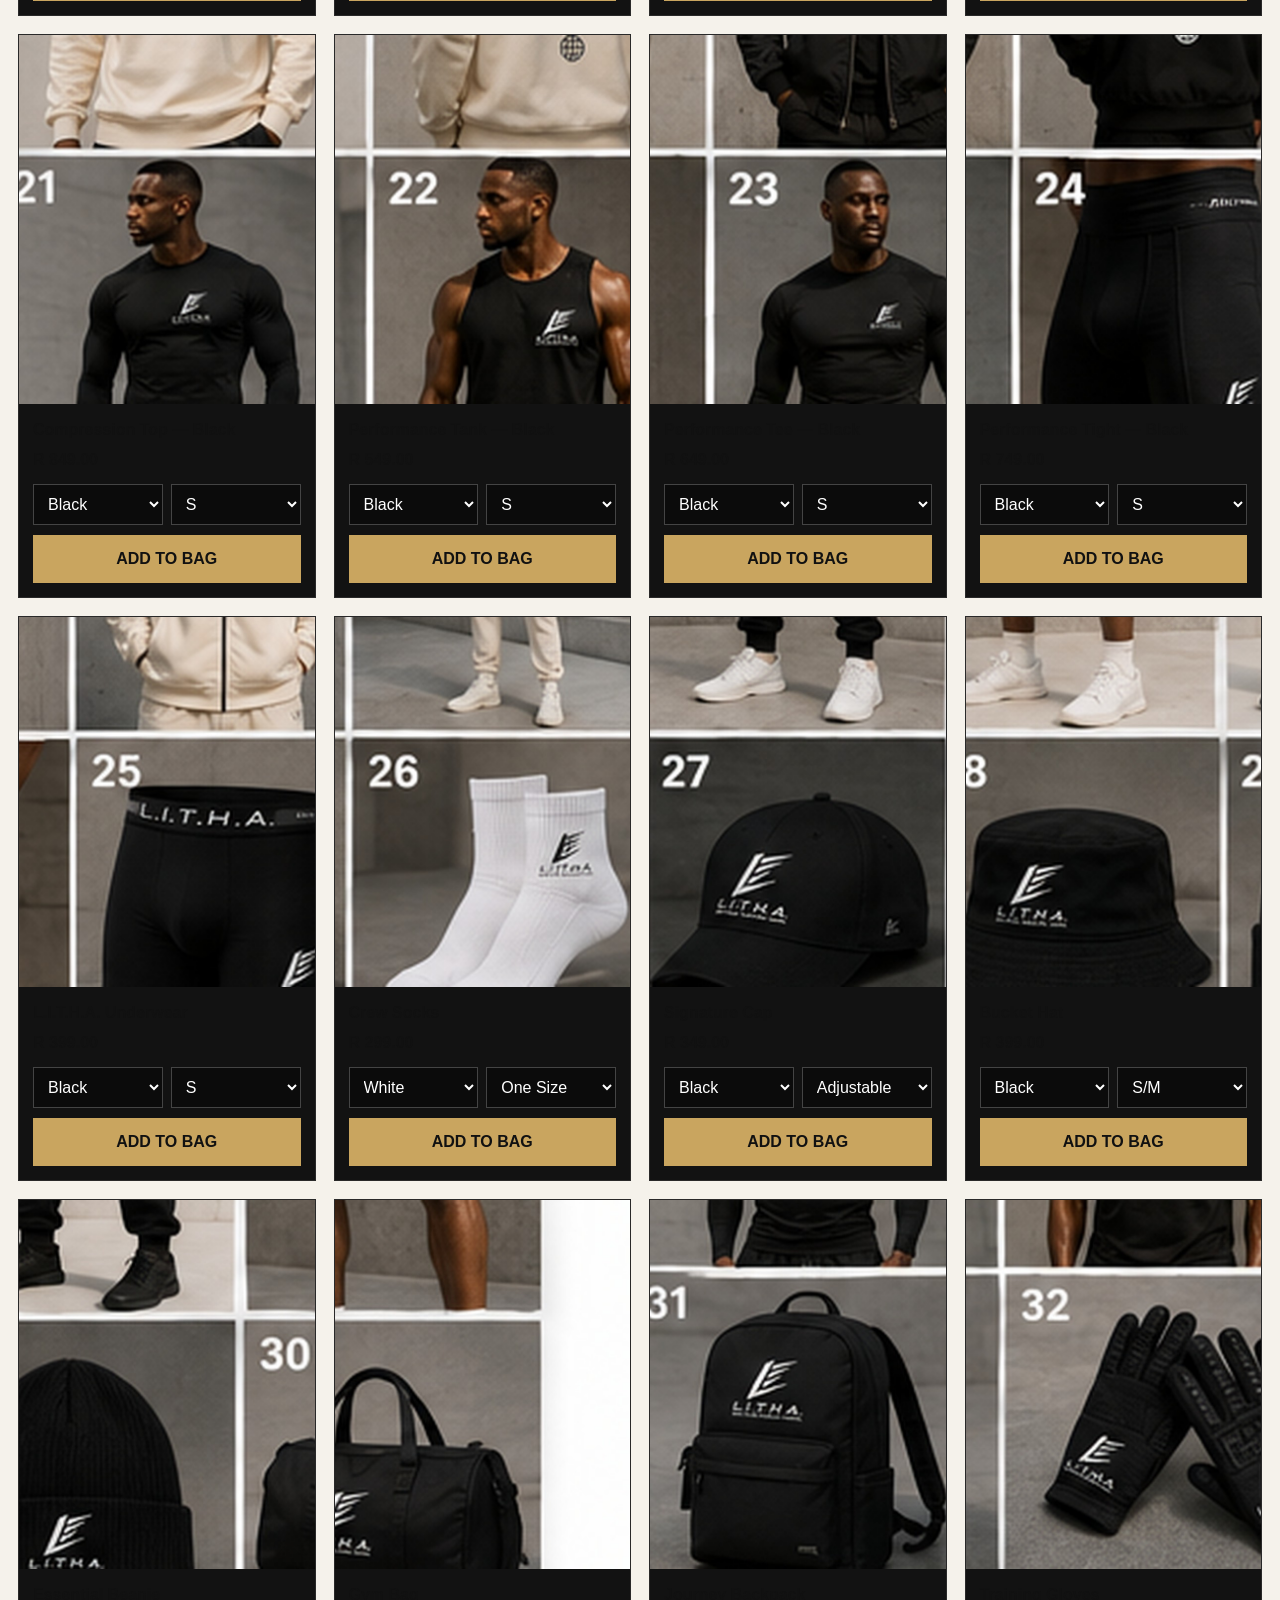
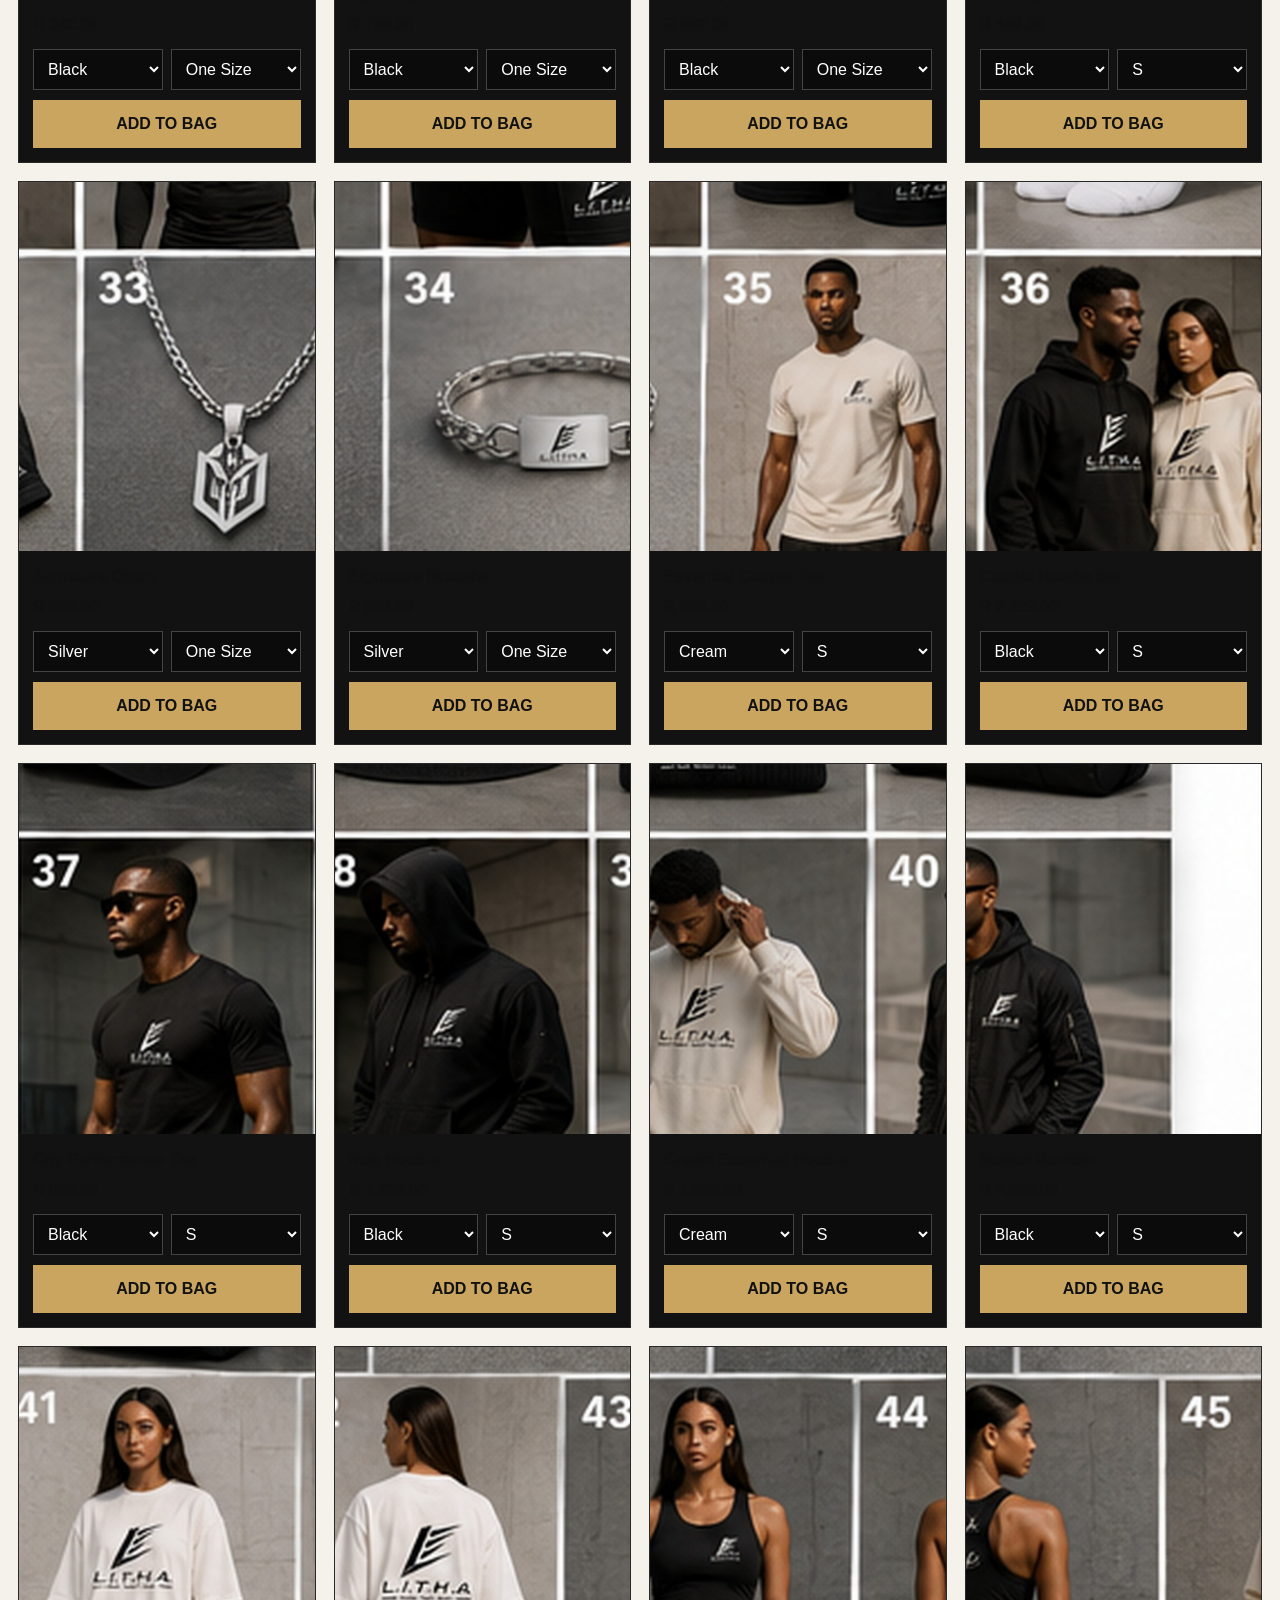
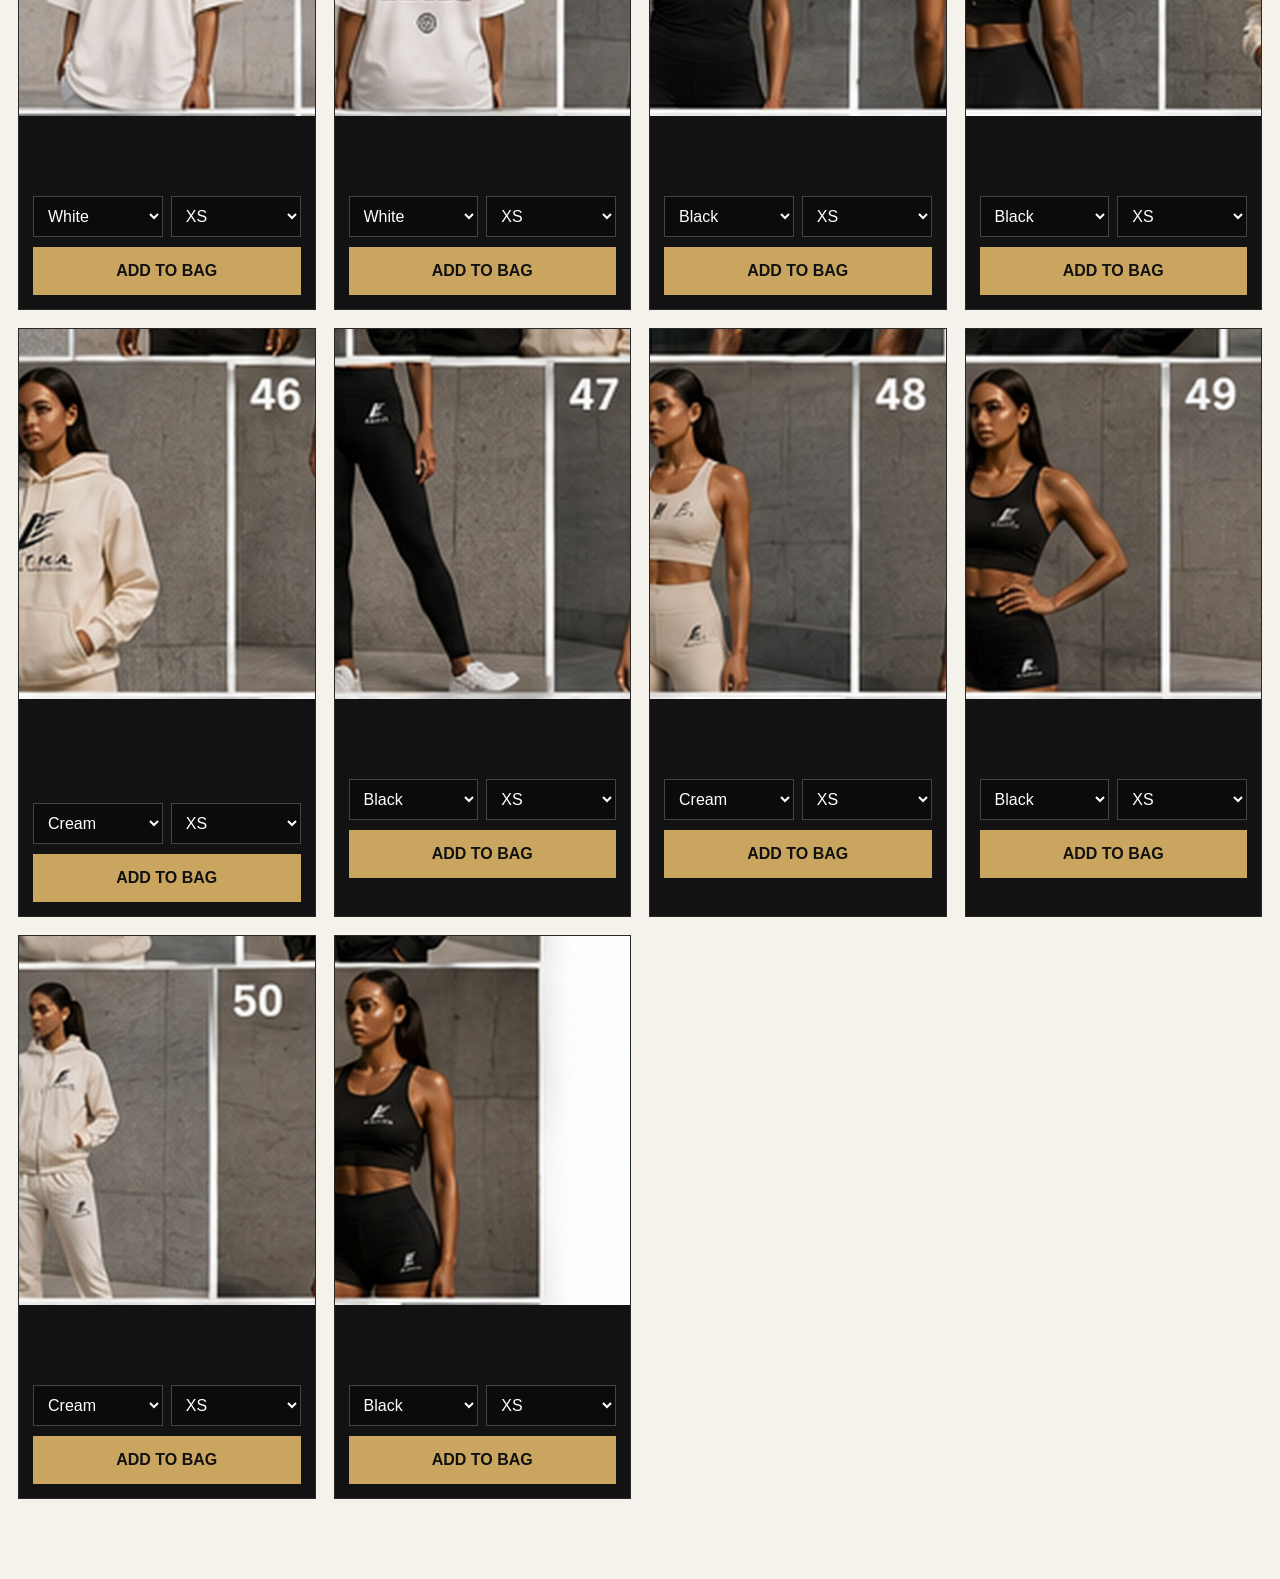
==== commit c3203a35: "Add files via upload" ====
--- a/shop.html
+++ b/shop.html
@@ -1 +1,71 @@
-<!doctype html><html lang="en-ZA"><head><meta charset="utf-8"><meta name="viewport" content="width=device-width,initial-scale=1"><title>Shop — L.I.T.H.A.</title><meta name="description" content="Shop L.I.T.H.A. premium menswear, womenswear, activewear, accessories and fragrance."><meta name="theme-color" content="#070707"><meta name="robots" content="index,follow"><meta property="og:type" content="website"><meta property="og:title" content="Shop — L.I.T.H.A."><meta property="og:description" content="Shop L.I.T.H.A. premium menswear, womenswear, activewear, accessories and fragrance."><meta property="og:image" content="social-card.png"><meta name="twitter:card" content="summary_large_image"><link rel="icon" href="favicon.png" type="image/png"><link rel="manifest" href="site.webmanifest"><link rel="stylesheet" href="styles.css"><script src="config.js"></script></head><body><a class="skip" href="#main">Skip to content</a><div class="announcement">FREE SA DELIVERY OVER R1,500 · BUILT FOR JOURNEYS. NOT DESTINATIONS.</div><header class="site-header"><a class="brand" href="index.html" aria-label="L.I.T.H.A. home"><img class="brand-logo" src="logo-header-black.png" alt="L.I.T.H.A."></a><nav class="desktop-nav"><a href="shop.html">Shop</a><a href="shop.html?category=men">Men</a><a href="shop.html?category=women">Women</a><a href="fragrance.html">Fragrance</a><a href="about.html">Our Story</a><a href="journal.html">Journal</a></nav><div class="header-actions"><button class="icon-btn" id="searchBtn" aria-label="Search">Search</button><a class="icon-btn" href="wishlist.html" aria-label="Wishlist">Saved <span class="count-pill" data-wish-count>0</span></a><button class="icon-btn" id="cartBtn">Bag <span class="count-pill" data-cart-count>0</span></button><button class="menu-btn" id="menuBtn">Menu</button></div></header><nav class="mobile-menu" id="mobileMenu" aria-label="Mobile navigation"><button class="mobile-close" data-close>Close</button><a href="shop.html">Shop all</a><a href="shop.html?category=men">Men</a><a href="shop.html?category=women">Women</a><a href="fragrance.html">Fragrance</a><a href="about.html">Our Story</a><a href="ambassadors.html">Ambassadors</a><a href="journal.html">Journal</a><a href="contact.html">Contact</a></nav><main id="main"><section class="page-hero"><div class="inner"><p class="eyebrow">COLLECTIONS</p><h1>Shop L.I.T.H.A.</h1><p>Founder essentials, motion pieces, performance wear and travel accessories designed around a higher standard.</p></div></section><section class="section shop-section"><div class="section-head shop-head"><div><p class="eyebrow">ALL PRODUCTS</p><h2>Core Collection</h2></div><input id="shopSearch" aria-label="Search collection" placeholder="Search collection" style="padding:12px;border:1px solid #aaa;background:#fff;min-width:240px"></div><div class="filter-row" style="margin-bottom:28px"><button class="filter active" data-filter="all">All</button><button class="filter" data-filter="men">Men</button><button class="filter" data-filter="women">Women</button><button class="filter" data-filter="active">Active</button><button class="filter" data-filter="accessories">Accessories</button><button class="filter" data-filter="fragrance">Fragrance</button></div><div class="product-grid" id="productGrid"></div></section></main><footer><div class="footer-inner"><div class="footer-top"><div class="footer-brand"><img class="footer-logo" src="logo-white.png" alt="L.I.T.H.A. — Learn. Improve. Thrive. Hustle. Ascend."></div><div class="footer-cols"><div><h4>Shop</h4><a href="shop.html?category=men">Men</a><a href="shop.html?category=women">Women</a><a href="fragrance.html">Fragrance</a><a href="shop.html?category=accessories">Accessories</a></div><div><h4>Brand</h4><a href="about.html">Our Story</a><a href="journal.html">Journal</a><a href="ambassadors.html">Ambassadors</a><a href="contact.html">Contact</a></div><div><h4>Support</h4><a href="shipping.html">Shipping & Returns</a><a href="size-guide.html">Size Guide</a><a href="faq.html">FAQ</a><a href="privacy.html">Privacy</a><a href="terms.html">Terms</a></div><div><h4>Social</h4><a href="#" data-social="instagram">Instagram</a><a href="#" data-social="tiktok">TikTok</a><a href="mailto:official.litha@gmail.com">Email</a></div></div></div><div class="footer-bottom"><span>© 2026 Litha Brands (Pty) Ltd. All rights reserved.</span><span>South Africa · ZAR</span></div></div></footer><div class="scrim" id="scrim"></div><aside class="drawer" id="cartDrawer" aria-label="Shopping bag"><div class="drawer-head"><h2>Your Bag</h2><button class="close-btn" data-close>Close</button></div><div class="cart-items" id="cartItems"></div><div class="drawer-foot"><small id="shipMsg"></small><div class="shipping-progress"><span id="shipBar" style="width:0"></span></div><div class="total-row"><span>Subtotal</span><span id="cartSubtotal">R0</span></div><a class="btn btn-dark full" href="checkout.html">Checkout</a><small style="display:block;color:#777;margin-top:10px">Taxes and delivery confirmed at checkout.</small></div></aside><section class="search-overlay" id="searchOverlay"><div class="search-head"><input id="searchInput" aria-label="Search products" placeholder="Search L.I.T.H.A."><button class="close-btn" data-close>Close</button></div><div class="search-results" id="searchResults"></div></section><section class="modal" id="productModal" aria-label="Product quick view"><div class="modal-inner"><div id="modalVisual" class="modal-visual"></div><div class="modal-copy"><button class="close-btn modal-close" data-close>Close</button><p class="eyebrow" id="modalBadge"></p><h2 id="modalName"></h2><p class="price-lg" id="modalPrice"></p><p id="modalDesc"></p><small id="modalCollection"></small><h3>Select size</h3><div class="size-row" id="modalSizes"></div><button class="btn btn-dark full" id="modalAdd">Add to bag</button><p><a href="size-guide.html"><u>View size guide</u></a></p></div></div></section><div id="toast" class="toast" role="status"></div><button id="backTop" class="back-top" aria-label="Back to top">↑</button><script id="productData" type="application/json">[{"id":"founder-tee-black","name":"Founder Heavyweight Tee","price":649,"category":"men","collection":"Founder 001","badge":"FOUNDING DROP","sizes":["S","M","L","XL","2XL"],"tone":"black","symbol":"L","desc":"240gsm heavyweight cotton tee with an oversized silhouette and restrained L.I.T.H.A. identity."},{"id":"founder-tee-cream","name":"Founder Heavyweight Tee \u2014 Bone","price":649,"category":"men","collection":"Founder 001","badge":"NEW","sizes":["S","M","L","XL","2XL"],"tone":"cream","symbol":"L","desc":"The Founder tee in bone: heavyweight cotton, dropped shoulder and quiet statement branding."},{"id":"ascend-hoodie","name":"ASCEND Oversized Hoodie","price":1199,"category":"men","collection":"Founder 001","badge":"BESTSELLER","sizes":["S","M","L","XL","2XL"],"tone":"black","symbol":"A","desc":"Heavy fleece hoodie shaped for travel, training days and after-dark city movement."},{"id":"motion-track","name":"Motion Tracksuit Jacket","price":1399,"category":"men","collection":"Motion","badge":"LIMITED","sizes":["S","M","L","XL","2XL"],"tone":"charcoal","symbol":"M","desc":"Technical zip jacket with clean lines, subtle geometry and a structured athletic fit."},{"id":"motion-pant","name":"Motion Track Pant","price":1099,"category":"men","collection":"Motion","badge":"NEW","sizes":["S","M","L","XL","2XL"],"tone":"charcoal","symbol":"M","desc":"Tapered performance track pant designed to pair with the Motion jacket."},{"id":"performance-tee","name":"Performance Tee","price":599,"category":"active","collection":"Performance","badge":"CORE","sizes":["S","M","L","XL","2XL"],"tone":"black","symbol":"P","desc":"Lightweight training tee with a clean athletic cut and sweat-ready construction."},{"id":"founder-vest","name":"Founder Training Vest","price":499,"category":"active","collection":"Performance","badge":"GYM","sizes":["S","M","L","XL","2XL"],"tone":"black","symbol":"F","desc":"Minimal training vest for high-output sessions and warm-weather movement."},{"id":"women-motion-set","name":"Women Motion Set","price":1299,"category":"women","collection":"Motion","badge":"SET","sizes":["XS","S","M","L","XL"],"tone":"cream","symbol":"L","desc":"Sculpted two-piece active set balancing support, stretch and refined lifestyle styling."},{"id":"women-hoodie","name":"Women Oversized Hoodie","price":1099,"category":"women","collection":"Founder 001","badge":"CORE","sizes":["XS","S","M","L","XL"],"tone":"black","symbol":"A","desc":"Relaxed premium hoodie with an oversized profile and understated ASCEND detail."},{"id":"women-track","name":"Women Essential Tracksuit","price":1699,"category":"women","collection":"Motion","badge":"SET","sizes":["XS","S","M","L","XL"],"tone":"charcoal","symbol":"T","desc":"Full two-piece travel tracksuit designed for comfort without losing structure."},{"id":"women-leggings","name":"Sculpt Leggings","price":749,"category":"women","collection":"Performance","badge":"ACTIVE","sizes":["XS","S","M","L","XL"],"tone":"black","symbol":"S","desc":"High-rise sculpt leggings with flexible compression and a clean matte finish."},{"id":"women-bra","name":"Sculpt Training Bra","price":599,"category":"women","collection":"Performance","badge":"ACTIVE","sizes":["XS","S","M","L","XL"],"tone":"black","symbol":"S","desc":"Supportive training bra designed to pair with Sculpt Leggings."},{"id":"cap-core","name":"L.I.T.H.A. Core Cap","price":399,"category":"accessories","collection":"Core","badge":"CORE","sizes":["One Size"],"tone":"black","symbol":"L","desc":"Six-panel cap with tonal branding and an adjustable rear closure."},{"id":"bucket-hat","name":"Journey Bucket Hat","price":449,"category":"accessories","collection":"Journey","badge":"TRAVEL","sizes":["S/M","L/XL"],"tone":"cream","symbol":"J","desc":"Soft-structure bucket hat inspired by movement, departure halls and long summer days."},{"id":"gym-bag","name":"Ascend Gym Bag","price":899,"category":"accessories","collection":"Journey","badge":"TRAVEL","sizes":["One Size"],"tone":"black","symbol":"A","desc":"Structured carry-all for gym, work and short-haul travel with multiple utility pockets."},{"id":"travel-tote","name":"Journey Utility Tote","price":699,"category":"accessories","collection":"Journey","badge":"NEW","sizes":["One Size"],"tone":"olive","symbol":"J","desc":"Everyday utility tote built for commute, studio, airport and weekend movement."},{"id":"fragrance-noir","name":"ASCEND Noir Eau de Parfum","price":899,"category":"fragrance","collection":"ASCEND","badge":"SIGNATURE","sizes":["100ml"],"tone":"black","symbol":"N","desc":"Warm, smoky and commanding. A deep evening scent built around spice, amber, vanilla and oud."},{"id":"fragrance-lumiere","name":"ASCEND Lumi\u00e8re Eau de Parfum","price":899,"category":"fragrance","collection":"ASCEND","badge":"SIGNATURE","sizes":["100ml"],"tone":"cream","symbol":"L","desc":"Bright, warm and magnetic. A polished companion with luminous sweetness, woods and soft spice."}]</script><script src="app.js" defer></script></body></html>+<!doctype html>
+<html lang="en-ZA">
+<head>
+<meta charset="utf-8">
+<meta name="viewport" content="width=device-width,initial-scale=1">
+<title>Shop | L.I.T.H.A.</title>
+<link rel="stylesheet" href="styles.css">
+<style>
+.catalog-shell{max-width:1400px;margin:auto;padding:36px 18px 80px}
+.catalog-head{display:flex;justify-content:space-between;gap:20px;align-items:end;flex-wrap:wrap;margin-bottom:24px}
+.catalog-head h1{margin:0;font-size:clamp(32px,5vw,64px)}
+.filters{display:flex;gap:8px;flex-wrap:wrap}
+.filters button{border:1px solid #c9a55f;background:transparent;color:inherit;padding:10px 14px;cursor:pointer}
+.filters button.active{background:#c9a55f;color:#111}
+.product-grid{display:grid;grid-template-columns:repeat(4,minmax(0,1fr));gap:18px}
+.product-card{background:#121212;border:1px solid #292929;overflow:hidden}
+.product-card img{width:100%;aspect-ratio:4/5;object-fit:cover;display:block;background:#eee}
+.product-info{padding:14px}
+.product-info h3{margin:0 0 6px;font-size:16px}
+.price{font-weight:700;margin-bottom:12px}
+.option-row{display:grid;grid-template-columns:1fr 1fr;gap:8px;margin-bottom:10px}
+.option-row select{width:100%;padding:10px;background:#0b0b0b;color:#fff;border:1px solid #444}
+.add-btn{width:100%;padding:12px;background:#c9a55f;border:0;color:#111;font-weight:700;cursor:pointer}
+.cart-badge{position:fixed;right:16px;bottom:16px;background:#c9a55f;color:#111;padding:12px 16px;border-radius:999px;font-weight:700;z-index:10}
+@media(max-width:1000px){.product-grid{grid-template-columns:repeat(3,1fr)}}
+@media(max-width:700px){.product-grid{grid-template-columns:repeat(2,1fr);gap:10px}.catalog-shell{padding:24px 10px 70px}.product-info{padding:10px}.option-row{grid-template-columns:1fr}}
+</style>
+</head>
+<body>
+<div class="announcement">FREE SOUTH AFRICA DELIVERY ON ORDERS OVER R1,500 · EASY RETURNS · 30 DAYS</div>
+<header class="site-header premium-header">
+<a class="brand" href="index.html"><img src="logo-header-white.png" alt="L.I.T.H.A."></a>
+<nav class="desktop-nav"><a href="index.html">HOME</a><a href="shop.html" class="active">SHOP</a><a href="shop.html?category=men">MEN</a><a href="shop.html?category=women">WOMEN</a><a href="shop.html?category=activewear">ACTIVEWEAR</a><a href="shop.html?category=accessories">ACCESSORIES</a></nav>
+</header>
+<main class="catalog-shell">
+<div class="catalog-head">
+<div><p>THE COLLECTION</p><h1>SHOP L.I.T.H.A.</h1></div>
+<div class="filters">
+<button data-cat="all">ALL</button><button data-cat="men">MEN</button><button data-cat="women">WOMEN</button><button data-cat="activewear">ACTIVEWEAR</button><button data-cat="accessories">ACCESSORIES</button>
+</div>
+</div>
+<div id="productGrid" class="product-grid"></div>
+</main>
+<div id="cartBadge" class="cart-badge">BAG 0</div>
+<script src="products.js"></script>
+<script>
+const grid=document.getElementById('productGrid');
+const badge=document.getElementById('cartBadge');
+let cart=JSON.parse(localStorage.getItem('litha_cart')||'[]');
+function money(n){return 'R '+Number(n).toLocaleString('en-ZA')+'.00'}
+function updateBadge(){badge.textContent='BAG '+cart.reduce((s,i)=>s+(i.qty||1),0)}
+function render(cat){
+ grid.innerHTML='';
+ const items=window.LITHA_PRODUCTS.filter(p=>cat==='all'||p.category===cat);
+ items.forEach(p=>{
+  const card=document.createElement('article');card.className='product-card';
+  card.innerHTML=`<img src="${p.image}" alt="${p.name}" loading="lazy"><div class="product-info"><h3>${p.name}</h3><div class="price">${money(p.price)}</div><div class="option-row"><select class="color">${p.colors.map(x=>`<option>${x}</option>`).join('')}</select><select class="size">${p.sizes.map(x=>`<option>${x}</option>`).join('')}</select></div><button class="add-btn">ADD TO BAG</button></div>`;
+  card.querySelector('.add-btn').addEventListener('click',()=>{
+   const color=card.querySelector('.color').value,size=card.querySelector('.size').value;
+   cart.push({...p,color,size,qty:1});localStorage.setItem('litha_cart',JSON.stringify(cart));updateBadge();
+  });
+  grid.appendChild(card);
+ });
+ document.querySelectorAll('.filters button').forEach(b=>b.classList.toggle('active',b.dataset.cat===cat));
+}
+document.querySelectorAll('.filters button').forEach(b=>b.addEventListener('click',()=>render(b.dataset.cat)));
+const q=new URLSearchParams(location.search).get('category')||'all';render(['men','women','activewear','accessories'].includes(q)?q:'all');updateBadge();
+badge.addEventListener('click',()=>location.href='checkout.html');
+</script>
+</body>
+</html>
